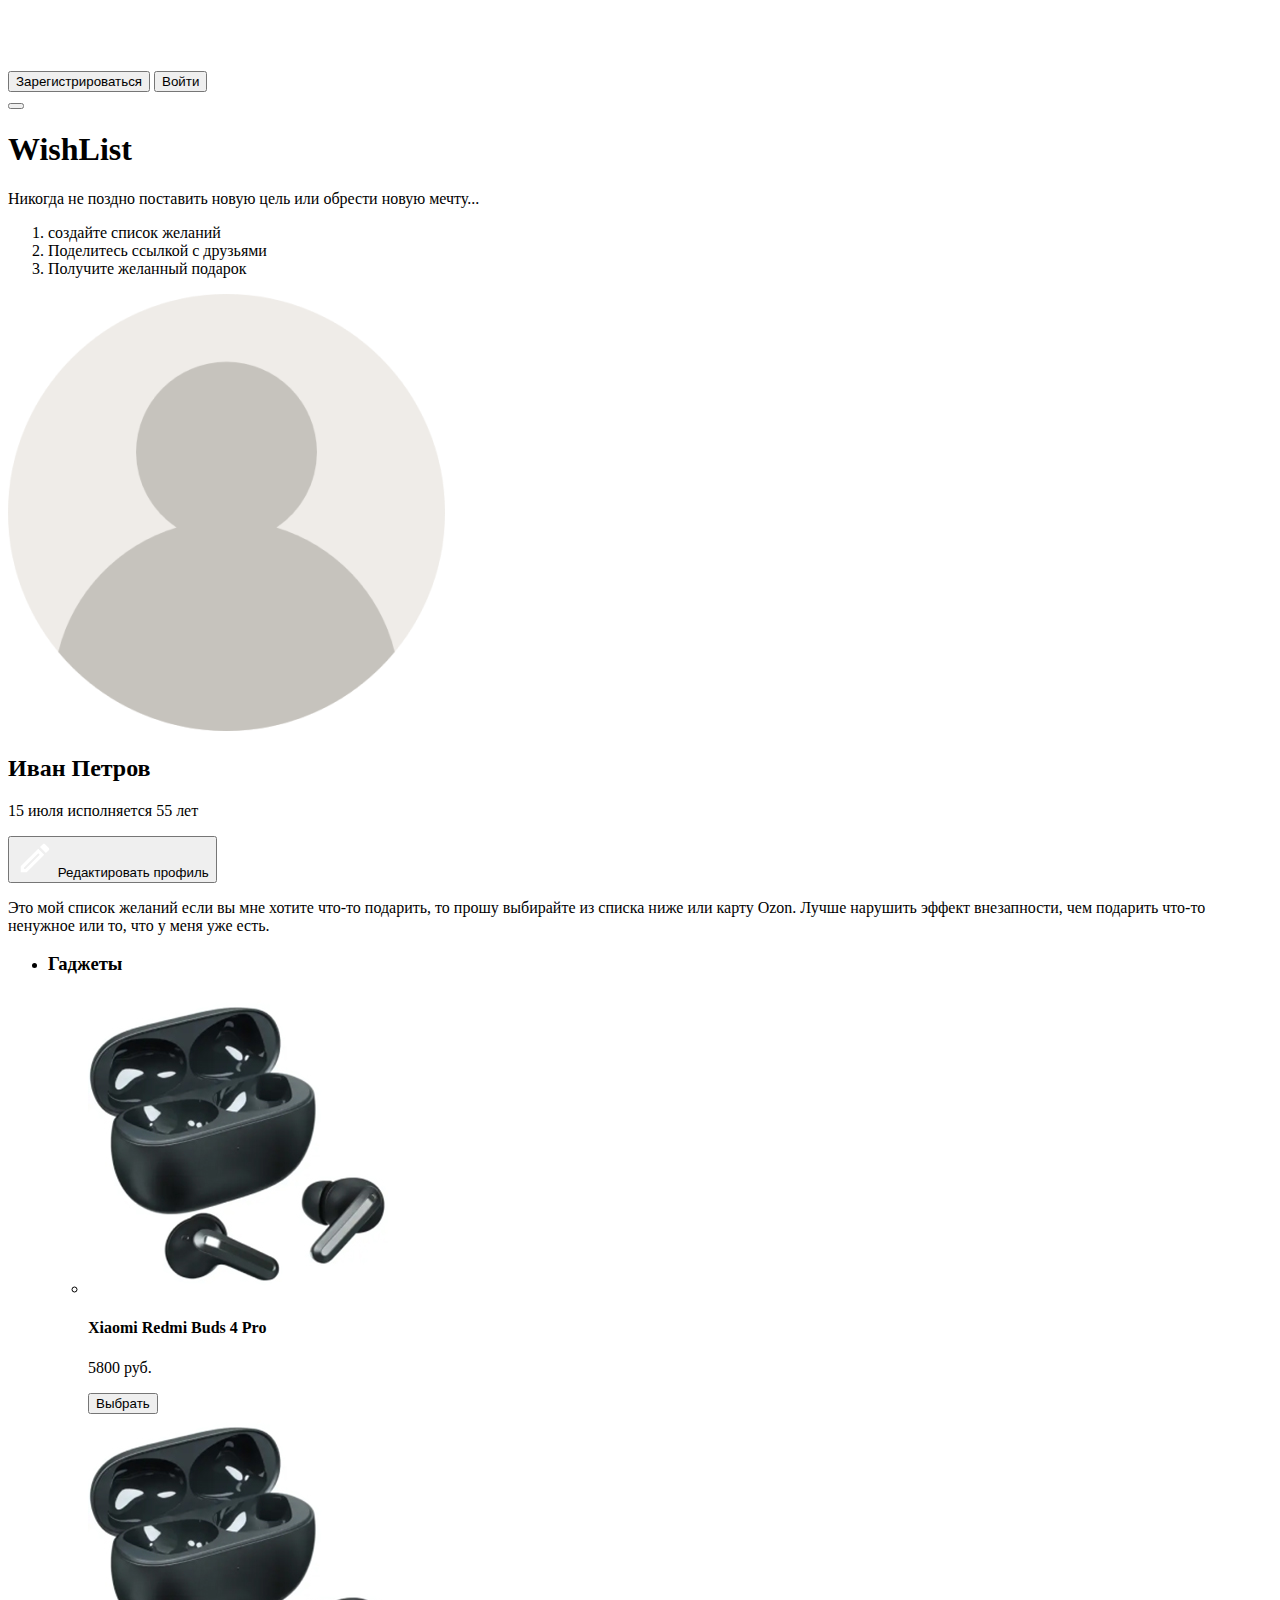
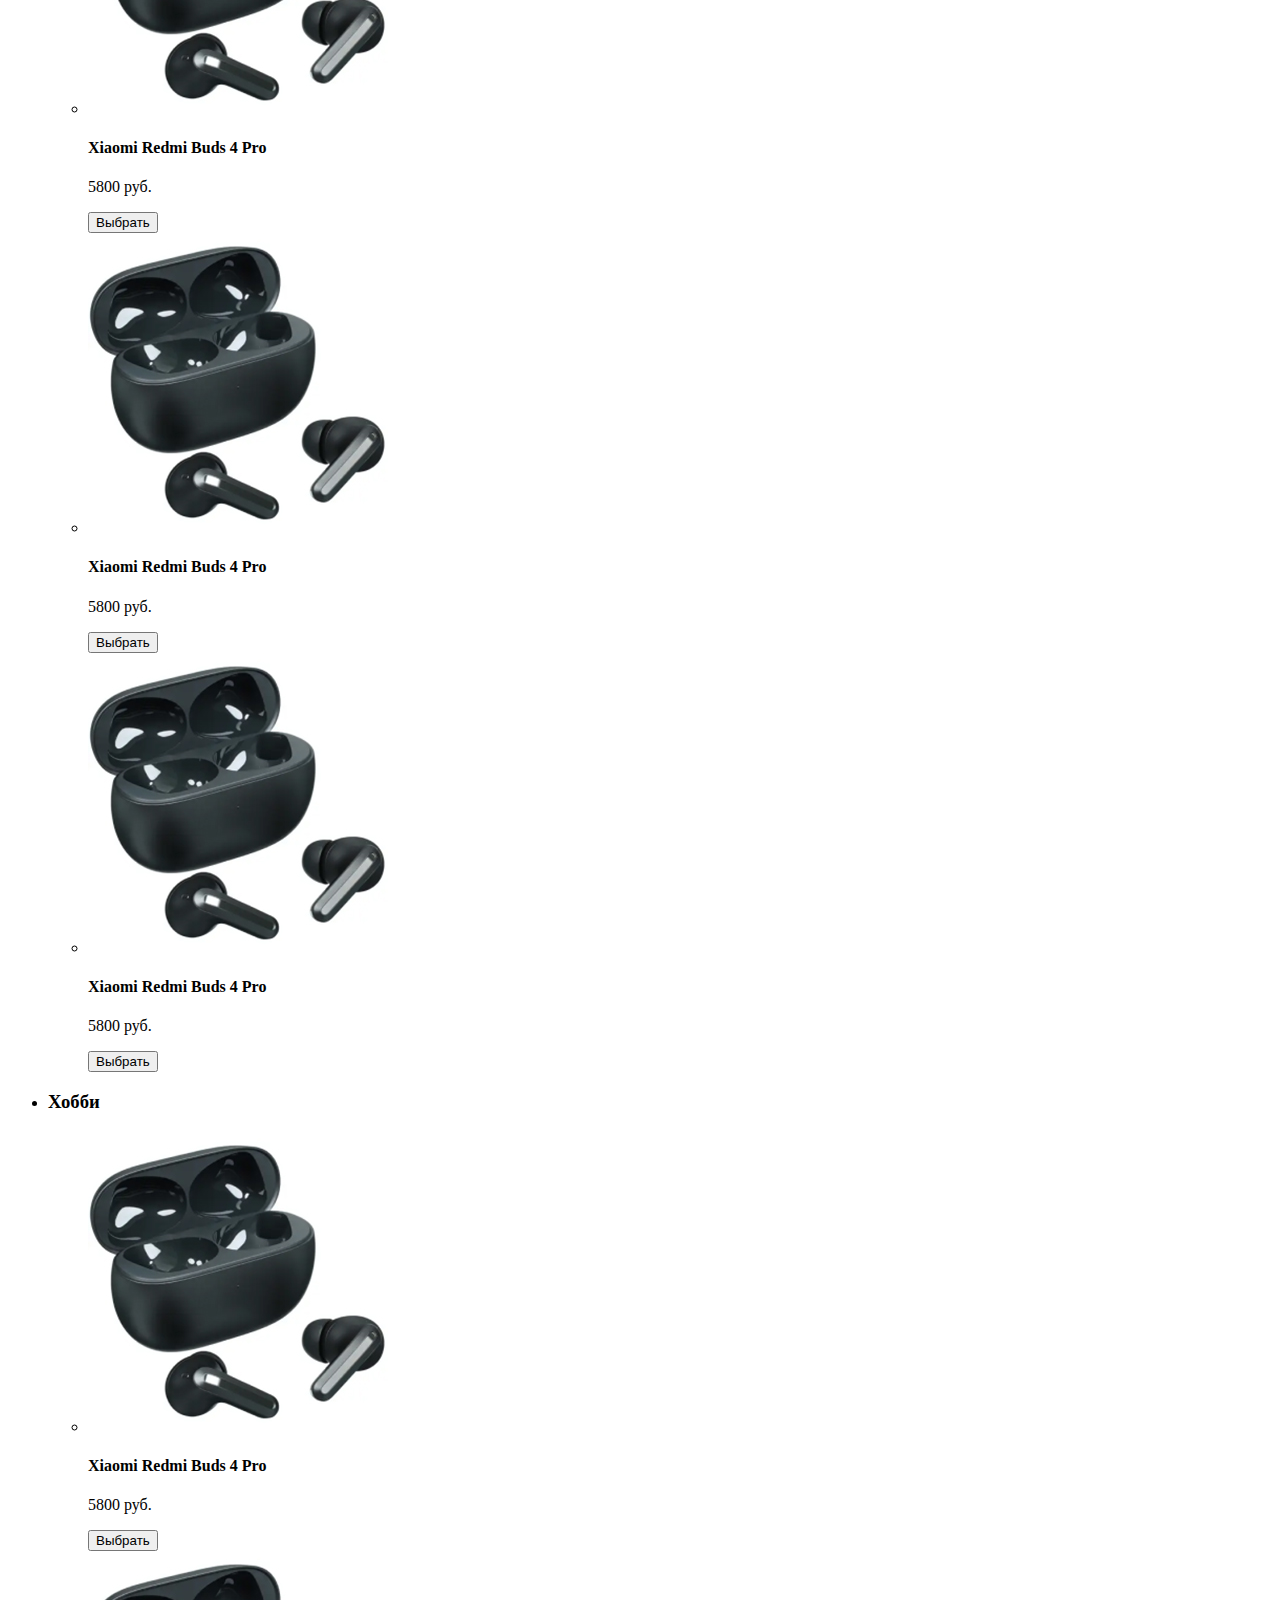
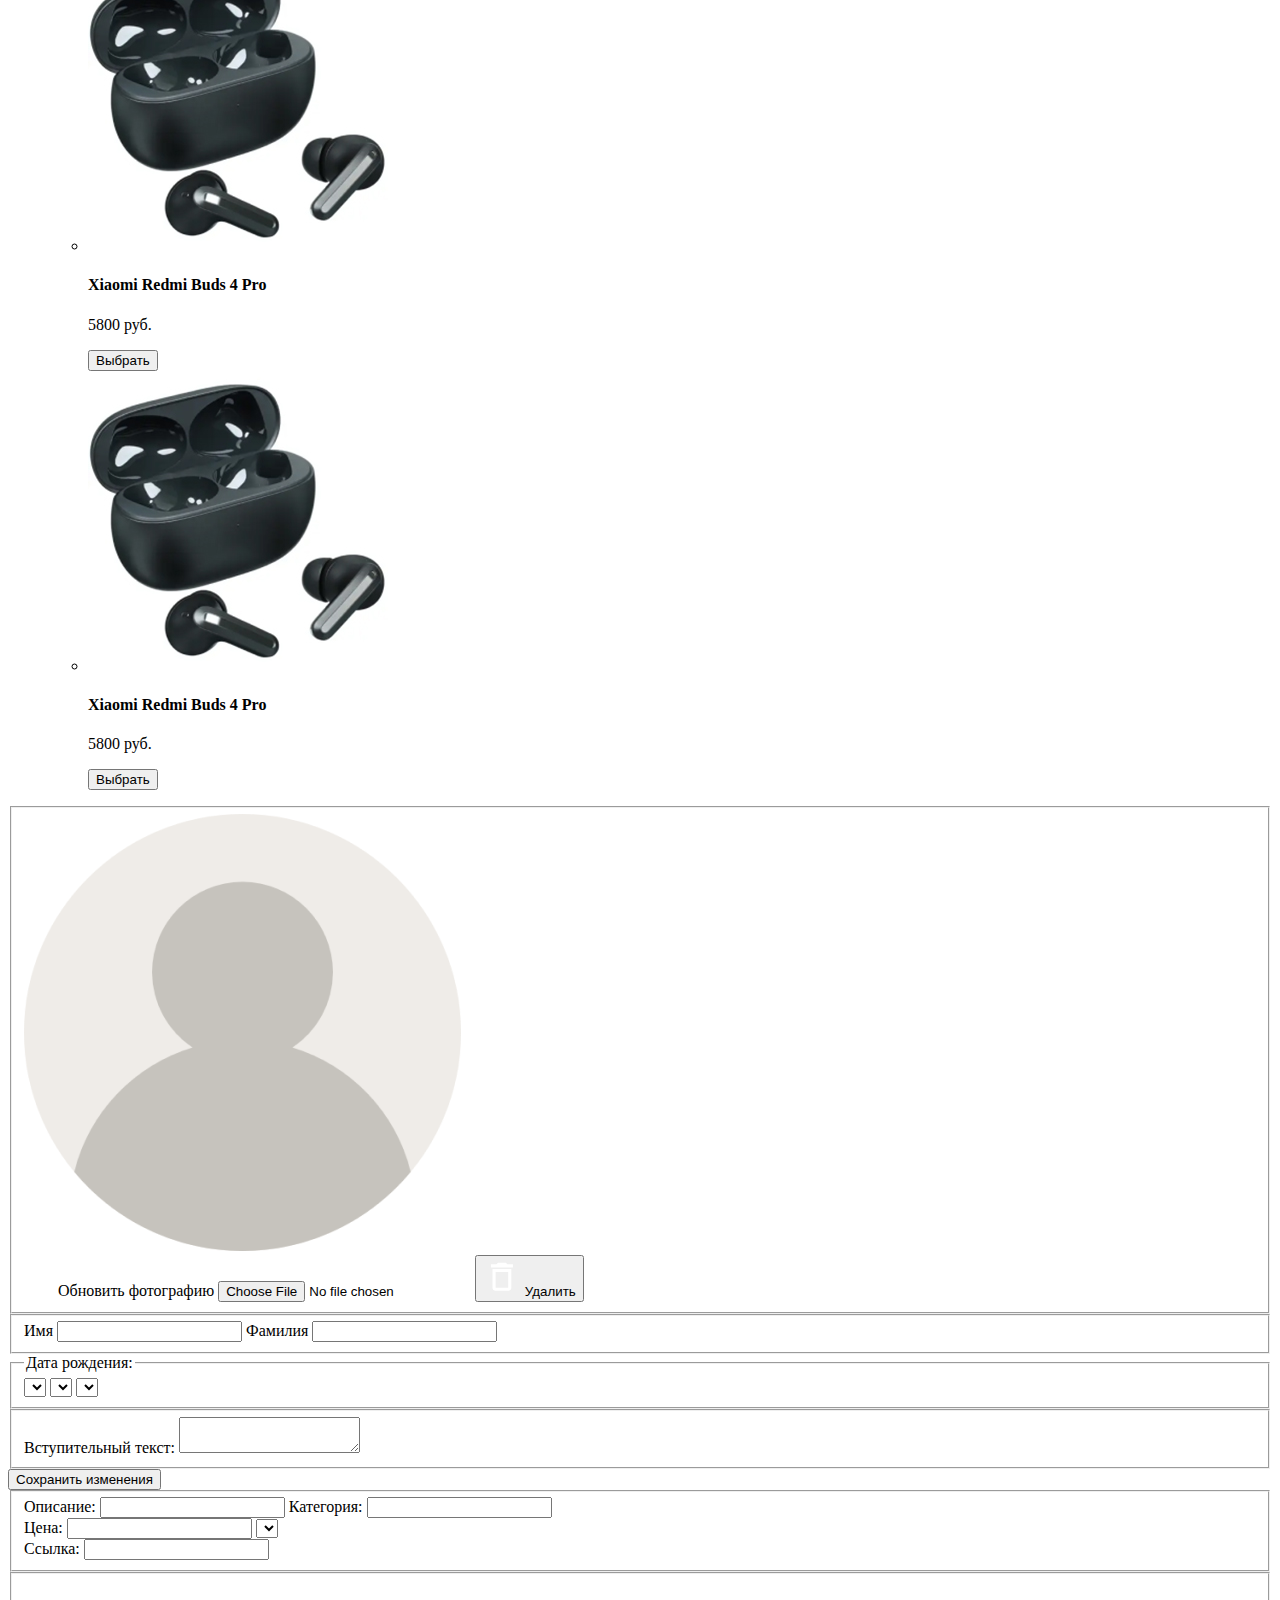
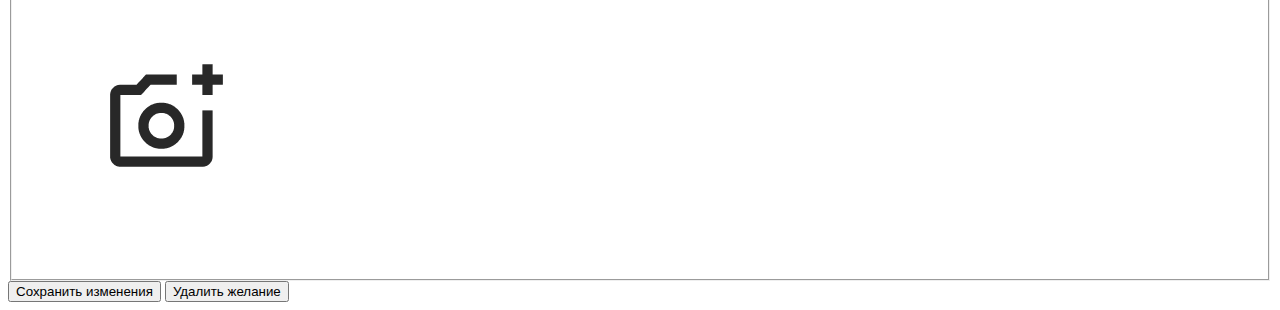
==== index.html @ d1370739 "add index.html" ====
<!DOCTYPE html>
<html lang="ru">
<head>
    <meta charset="UTF-8">
    <meta name="viewport" content="width=device-width, initial-scale=1.0">
    <title>WishList - список желаний</title>
</head>
<body>
    <header class="header">
        <div class="container">
            <img class="header__logo" src="img/logo.svg" alt="логотип сервиса wishlist в виде буквы W">

            <nav class="header__nav nav">
                <button class="nav__btn btn">Зарегистрироваться</button>
                <button class="nav__btn btn">Войти</button>
            </nav>

            <button class="header__burger burger">
                <span class="burger__line"></span>
            </button>
        </div>
    </header>

    <main class="app">
        <section class="hero">
            <div class="container">
                <h1 class="hero__title">WishList</h1>

                <p class="hero__description">Никогда не&nbsp;поздно поставить новую цель или обрести новую мечту... </p>

                <ol class="hero__steps steps">
                    <li class="steps__item">создайте список желаний</li>
                    <li class="steps__item">Поделитесь ссылкой с&nbsp;друзьями</li>
                    <li class="steps__item">Получите желанный подарок</li>
                </ol>
            </div>
        </section>
        <section class="wishlist">
            <div class="container">
                <div class="wishlist__profile profile">
                    <img class="profile__avatar" src="img/avatar.png" alt="фото Иван Петров">

                    <div class="profile__content">
                        <h2 class="profile__fullname">Иван Петров</h2>

                        <p class="profile__birthday">15 июля исполняется 55 лет</p>

                        <button class="profile__edit">
                            <svg width="38" height="38" viewBox="0 0 38 38" fill="none" xmlns="http://www.w3.org/2000/svg">
                                <path d="M4.75 33.25H10.6875L28.1992 15.7384L22.2617 9.80086L4.75 27.3125V33.25ZM7.91667 28.6267L22.2617 14.2817L23.7183 15.7384L9.37333 30.0834H7.91667V28.6267ZM29.0858 5.20919C28.9394 5.06241 28.7654 4.94596 28.5738 4.86651C28.3823 4.78705 28.177 4.74615 27.9696 4.74615C27.7622 4.74615 27.5569 4.78705 27.3653 4.86651C27.1738 4.94596 26.9998 5.06241 26.8533 5.20919L23.9558 8.10669L29.8933 14.0442L32.7908 11.1467C32.9376 11.0002 33.0541 10.8262 33.1335 10.6347C33.213 10.4431 33.2539 10.2378 33.2539 10.0304C33.2539 9.82307 33.213 9.61774 33.1335 9.4262C33.0541 9.23466 32.9376 9.06067 32.7908 8.91419L29.0858 5.20919Z" fill="white"/>
                            </svg>
                            Редактировать профиль                                
                        </button>
                    </div>
                </div>

                <p class="wishlist__description">Это мой список желаний если вы мне хотите что-то подарить, то прошу выбирайте из списка ниже или карту Ozon. Лучше нарушить эффект внезапности, чем подарить что-то ненужное или то, что у меня уже есть.</p>

                <ul class="wishlist__categories categories">
                    <li class="categories__item">
                        <h3 class="categories__title">Гаджеты</h3>

                        <ul class="wishlist__items">
                            <li class="item">
                                <img class="item__image" src="img/buds.png" alt="Xiaomi Redmi Buds 4 Pro">
                                <h4 class="item__title">Xiaomi Redmi Buds 4 Pro</h4>
                                <p class="item__price">5800 руб.</p>
                                <button class="item__btn btn btn_castling">Выбрать</button>
                            </li>
                            <li class="item">
                                <img class="item__image" src="img/buds.png" alt="Xiaomi Redmi Buds 4 Pro">
                                <h4 class="item__title">Xiaomi Redmi Buds 4 Pro</h4>
                                <p class="item__price">5800 руб.</p>
                                <button class="item__btn btn btn_castling">Выбрать</button>
                            </li>
                            <li class="item">
                                <img class="item__image" src="img/buds.png" alt="Xiaomi Redmi Buds 4 Pro">
                                <h4 class="item__title">Xiaomi Redmi Buds 4 Pro</h4>
                                <p class="item__price">5800 руб.</p>
                                <button class="item__btn btn btn_castling">Выбрать</button>
                            </li>
                            <li class="item">
                                <img class="item__image" src="img/buds.png" alt="Xiaomi Redmi Buds 4 Pro">
                                <h4 class="item__title">Xiaomi Redmi Buds 4 Pro</h4>
                                <p class="item__price">5800 руб.</p>
                                <button class="item__btn btn btn_castling">Выбрать</button>
                            </li>
                        </ul>
                    </li>
                    <li class="categories__item">
                        <h3 class="categories__title">Хобби</h3>

                        <ul class="wishlist__items">
                            <li class="item">
                                <img class="item__image" src="img/buds.png" alt="Xiaomi Redmi Buds 4 Pro">
                                <h4 class="item__title">Xiaomi Redmi Buds 4 Pro</h4>
                                <p class="item__price">5800 руб.</p>
                                <button class="item__btn btn btn_castling">Выбрать</button>
                            </li>
                            <li class="item">
                                <img class="item__image" src="img/buds.png" alt="Xiaomi Redmi Buds 4 Pro">
                                <h4 class="item__title">Xiaomi Redmi Buds 4 Pro</h4>
                                <p class="item__price">5800 руб.</p>
                                <button class="item__btn btn btn_castling">Выбрать</button>
                            </li>
                            <li class="item">
                                <img class="item__image" src="img/buds.png" alt="Xiaomi Redmi Buds 4 Pro">
                                <h4 class="item__title">Xiaomi Redmi Buds 4 Pro</h4>
                                <p class="item__price">5800 руб.</p>
                                <button class="item__btn btn btn_castling">Выбрать</button>
                            </li>
                        </ul>
                    </li>
                </ul>
            </div>
        </section>
        <section class="edit edit_profile">
            <div class="container">
                <form class="edit__form" >
                    <fieldset class="edit__avatar">
                        <img class="edit__avatar-image" src="img/avatar.png" alt="">

                        <div class="edit__avatar-load">
                            <label class="edit__label-avatar" for="avatar-load">
                                <svg width="30" height="30" viewBox="0 0 30 30" fill="none" xmlns="http://www.w3.org/2000/svg">
                                    <path d="M0.75 29.25H6.6875L24.1992 11.7384L18.2617 5.80086L0.75 23.3125V29.25ZM3.91667 24.6267L18.2617 10.2817L19.7183 11.7384L5.37333 26.0834H3.91667V24.6267ZM25.0858 1.20919C24.9394 1.06241 24.7654 0.94596 24.5738 0.866506C24.3823 0.787052 24.177 0.746155 23.9696 0.746155C23.7622 0.746155 23.5569 0.787052 23.3653 0.866506C23.1738 0.94596 22.9998 1.06241 22.8533 1.20919L19.9558 4.10669L25.8933 10.0442L28.7908 7.14669C28.9376 7.00021 29.0541 6.82622 29.1335 6.63468C29.213 6.44314 29.2539 6.23781 29.2539 6.03044C29.2539 5.82307 29.213 5.61774 29.1335 5.4262C29.0541 5.23466 28.9376 5.06067 28.7908 4.91419L25.0858 1.20919Z" fill="white"/>
                                </svg>
                                Обновить фотографию
                            </label>
                            <input class="edit__input-file edit__input-file_avatar" type="file" accept="image/jpeg, image/png" name="" id="">

                            <button class="edit__avatar-delete">
                                <svg width="38" height="38" viewBox="0 0 38 38" fill="none" xmlns="http://www.w3.org/2000/svg">
                                    <path d="M9.48842 29.6389C9.48842 31.35 10.9027 32.75 12.6313 32.75H25.2027C26.9313 32.75 28.3456 31.35 28.3456 29.6389V10.9722H9.48842V29.6389ZM12.6313 14.0833H25.2027V29.6389H12.6313V14.0833ZM24.417 6.30556L22.8456 4.75H14.9884L13.417 6.30556H7.91699V9.41667H29.917V6.30556H24.417Z" fill="white"/>
                                </svg>                                    
                                Удалить
                            </button>
                        </div>
                    </fieldset>
                    <fieldset class="edit__name">
                        <label class="edit__label">
                            <span class="edit__label-text">Имя</span>
                            <input class="input" type="text" name="name">
                        </label>
                        
                        <label class="edit__label">
                            <span class="edit__label-text">Фамилия</span>
                            <input class="input" type="text" name="surname">
                        </label>
                    </fieldset>

                    <fieldset class="edit__birthdate">
                        <legend class="edit__label">Дата рождения:</legend>

                        <label class="edit__label">
                            <select class="edit__select" type="text" name="day"></select>
                        </label>

                        <label class="edit__label">
                            <select class="edit__select" type="text" name="month"></select>
                        </label>

                        <label class="edit__label">
                            <select class="edit__select" type="text" name="year"></select>
                        </label>
                    </fieldset>
                    
                    <fieldset class="edit__description">
                        <label class="edit__label" for="description">Вступительный текст:</label>
                            <textarea class="edit__description-input" name="description"></textarea>
                    </fieldset>

                    <button class="edit__submit-btn">Сохранить изменения</button>
                </form>
            </div>
        </section>
        <section class="edit edit_wish">
            <div class="container">
                <form class="edit__form">
                    <fieldset class="edit__wish">
                        <label class="edit__label">
                            <span class="edit__label-text">Описание:</span>
                            <input class="input" type="text" name="title">
                        </label>
                        
                        <label class="edit__label">
                            <span class="edit__label-text">Категория:</span>
                            <input class="input" type="text" name="category">
                        </label>

                        <div class="edit__wish-price">
                            <label class="edit__label">
                                <span class="edit__label-text">Цена:</span>
                                <input class="input" type="text" name="price">
                            </label>
                            <label class="edit__label-select">
                                <select class="edit__select edit__select_currency" name="currency" ></select>
                            </label>
                        </div>
                        
                        <label class="edit__label">
                            <span class="edit__label-text">Ссылка:</span>
                            <input class="input" type="text" name="link">
                        </label>
                    </fieldset>

                    <fieldset class="edit__wish-photo">
                        <label class="edit__label-photo">
                            <img class="edit__wish-image" src="img/no-photo.jpg" alt="">
                        </label>
                    </fieldset>

                    <button class="edit__submit-btn btn">Сохранить изменения</button>
                    <button class="edit__delete-btn btn">Удалить желание</button>
                </form>
            </div>
        </section>
    </main>
</body>
</html>
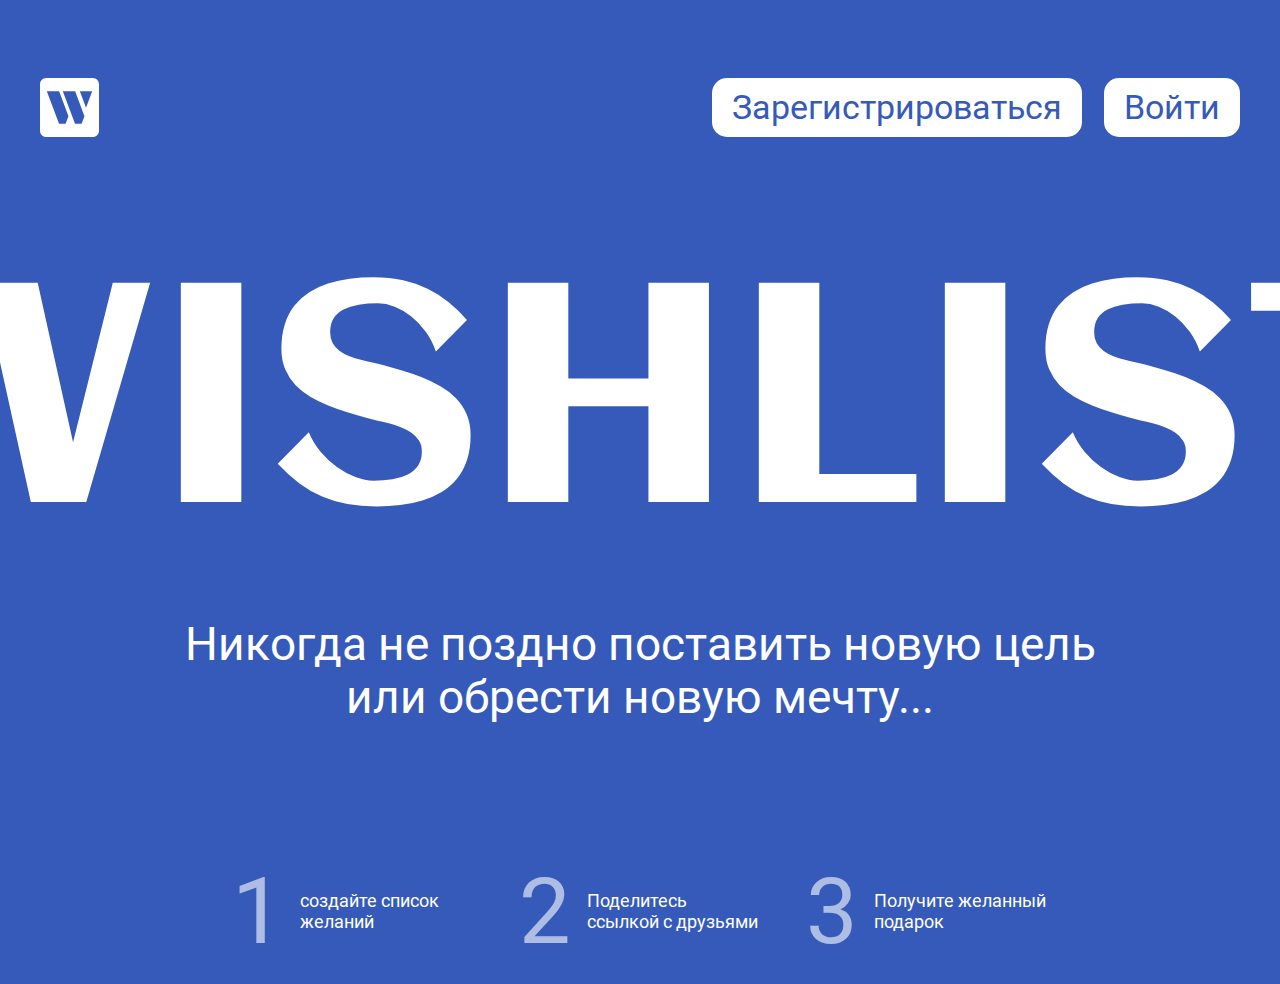
==== commit 004f5709: "add Day1" ====
--- a/index.html
+++ b/index.html
@@ -4,10 +4,12 @@
     <meta charset="UTF-8">
     <meta name="viewport" content="width=device-width, initial-scale=1.0">
     <title>WishList - список желаний</title>
+
+    <link rel="stylesheet" href="style/index.css">
 </head>
-<body>
+<body class="body">
     <header class="header">
-        <div class="container">
+        <div class="container header__container">
             <img class="header__logo" src="img/logo.svg" alt="логотип сервиса wishlist в виде буквы W">
 
             <nav class="header__nav nav">
@@ -23,7 +25,7 @@
 
     <main class="app">
         <section class="hero">
-            <div class="container">
+            <div class="container hero__container">
                 <h1 class="hero__title">WishList</h1>
 
                 <p class="hero__description">Никогда не&nbsp;поздно поставить новую цель или обрести новую мечту... </p>
--- a/style/index.css
+++ b/style/index.css
@@ -0,0 +1,8 @@
+@import 'normalize.css';
+@import 'fonts.css';
+@import 'style.css';
+@import 'header.css';
+@import 'nav.css';
+@import 'burger.css';
+@import 'hero.css';
+@import 'steps.css';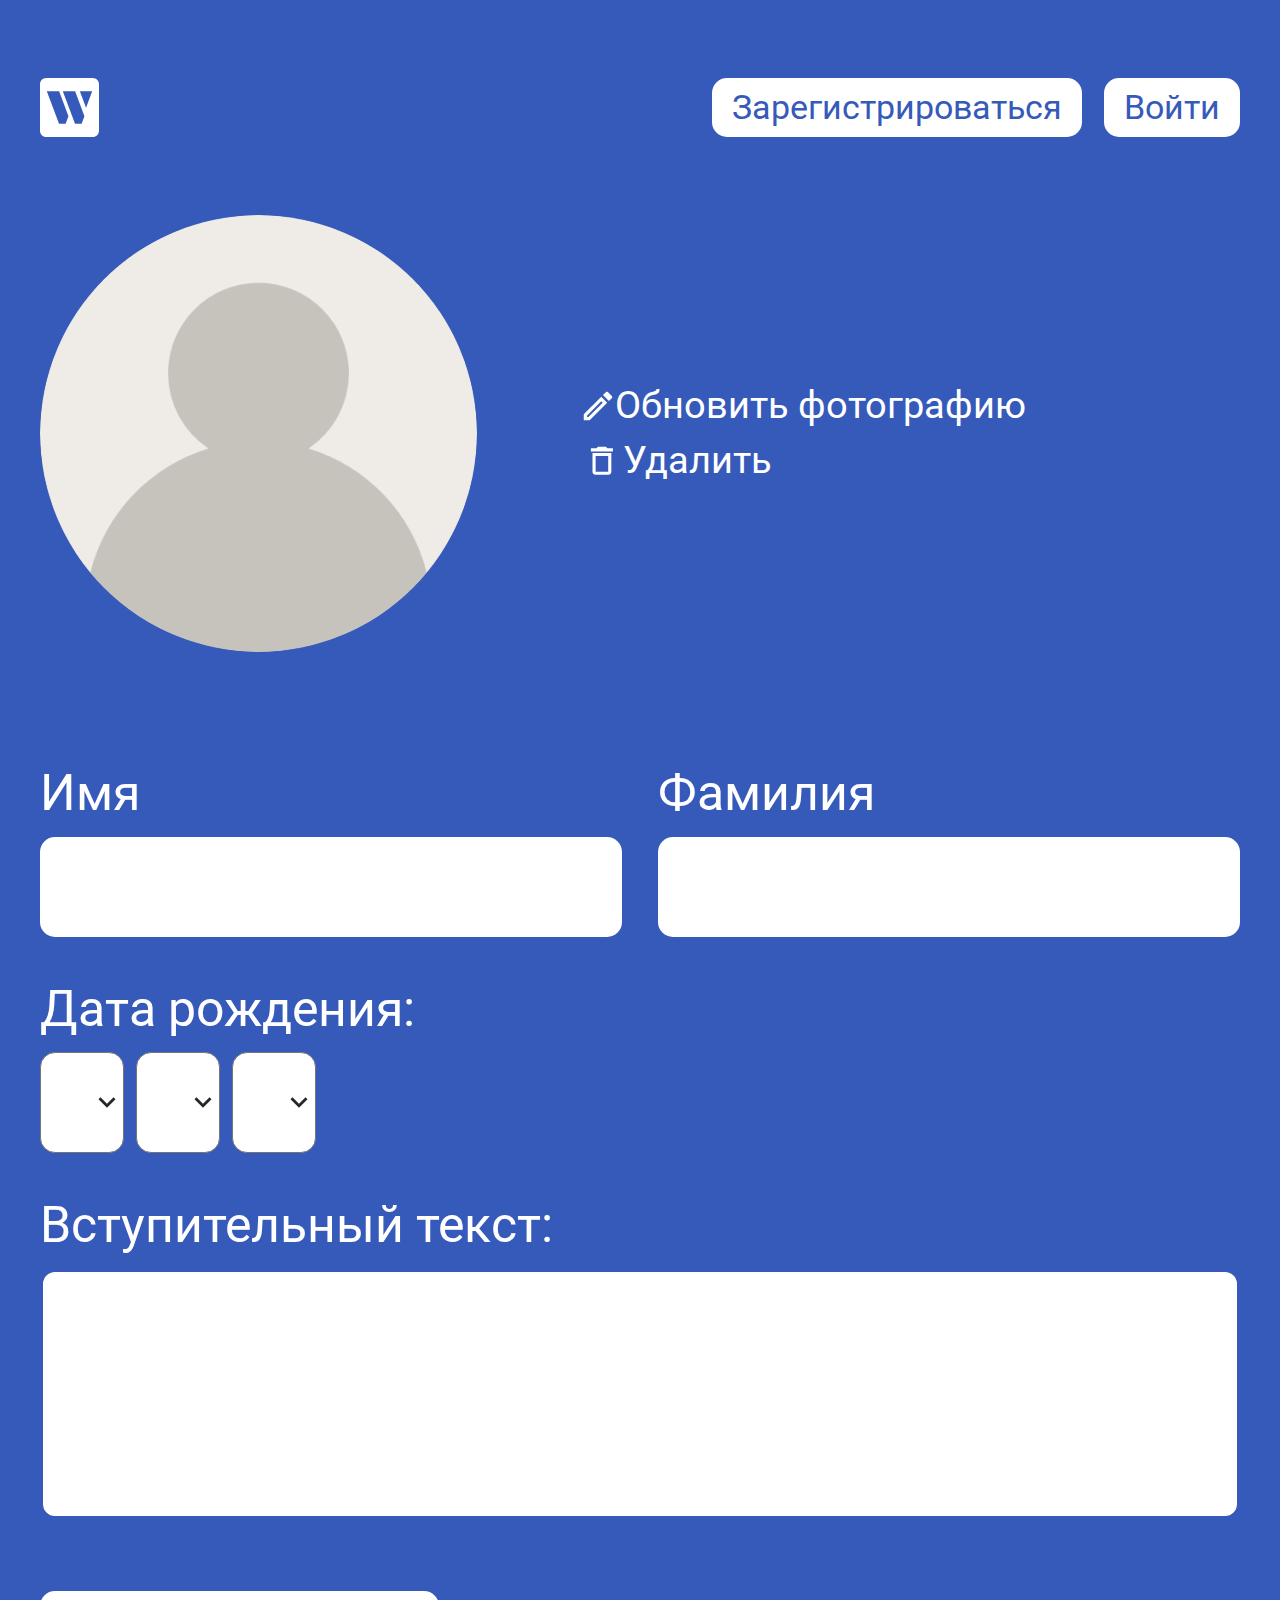
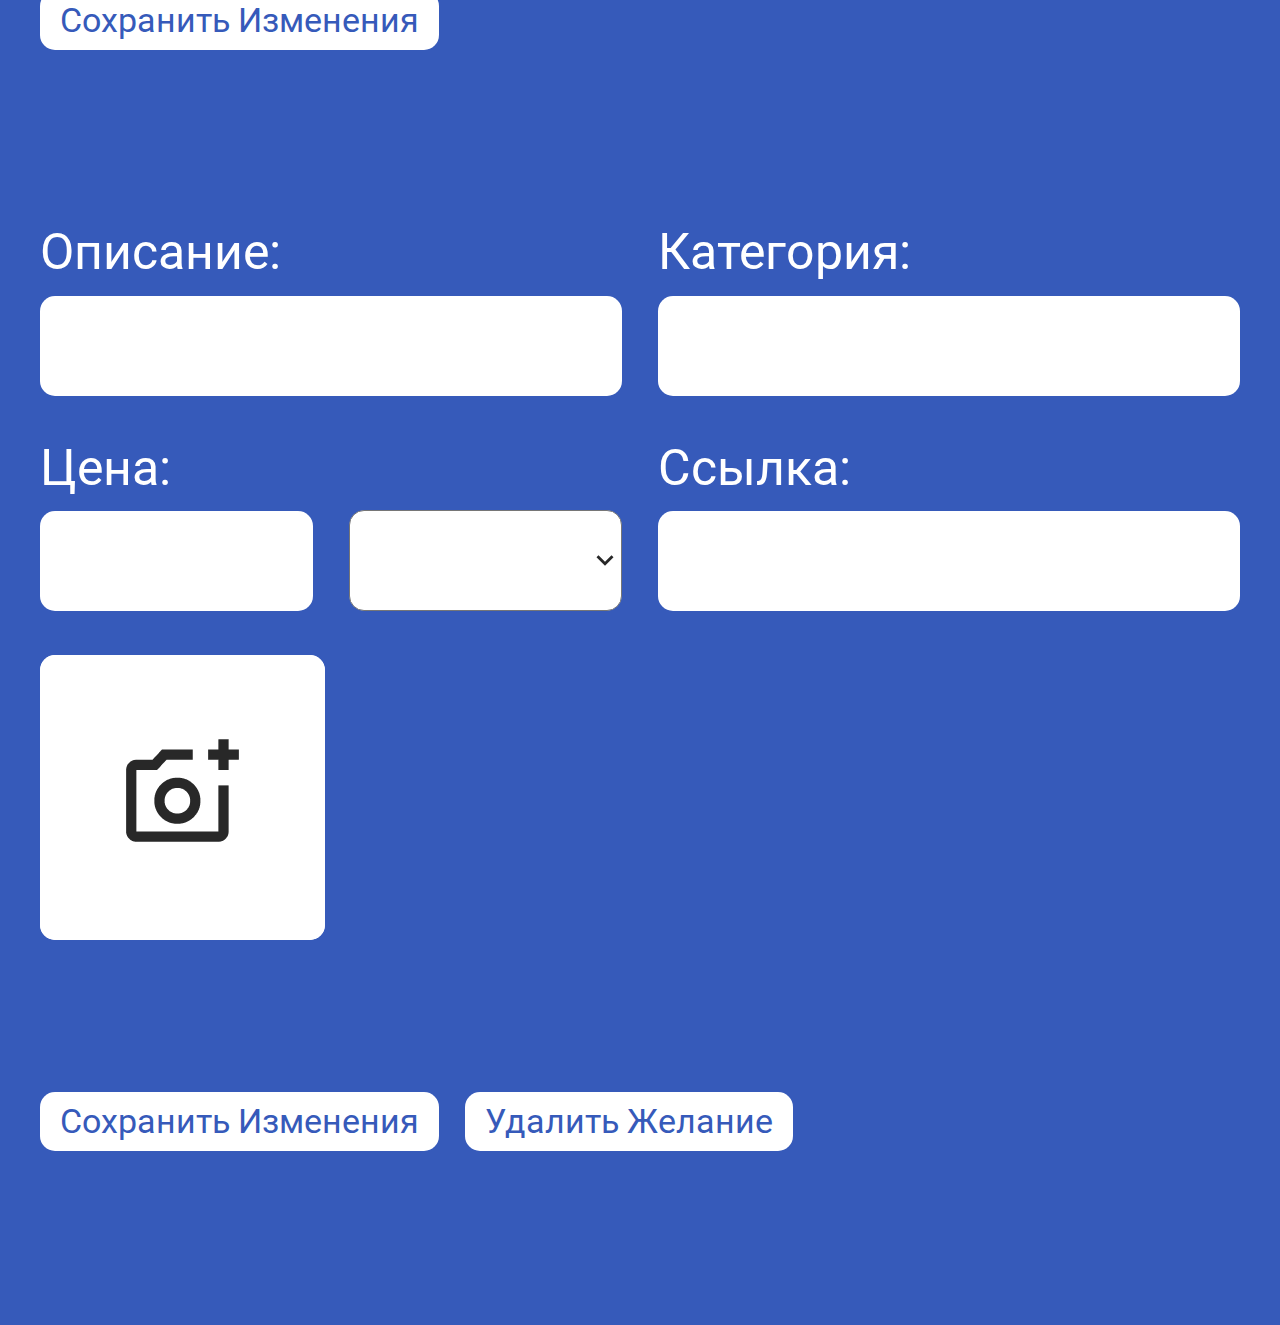
==== commit 9e8630c7: "add css style" ====
--- a/index.html
+++ b/index.html
@@ -142,37 +142,37 @@
                     <fieldset class="edit__name">
                         <label class="edit__label">
                             <span class="edit__label-text">Имя</span>
-                            <input class="input" type="text" name="name">
+                            <input class="edit__input" type="text" name="name">
                         </label>
                         
                         <label class="edit__label">
                             <span class="edit__label-text">Фамилия</span>
-                            <input class="input" type="text" name="surname">
+                            <input class="edit__input" type="text" name="surname">
                         </label>
                     </fieldset>
 
                     <fieldset class="edit__birthdate">
-                        <legend class="edit__label">Дата рождения:</legend>
-
-                        <label class="edit__label">
+                        <legend class="edit__label-text">Дата рождения:</legend>
+
+                        <label class="edit__label edit__label_select">
                             <select class="edit__select" type="text" name="day"></select>
                         </label>
 
-                        <label class="edit__label">
+                        <label class="edit__label edit__label_select">
                             <select class="edit__select" type="text" name="month"></select>
                         </label>
 
-                        <label class="edit__label">
+                        <label class="edit__label edit__label_select">
                             <select class="edit__select" type="text" name="year"></select>
                         </label>
                     </fieldset>
                     
                     <fieldset class="edit__description">
-                        <label class="edit__label" for="description">Вступительный текст:</label>
+                        <label class="edit__label-text" for="description">Вступительный текст:</label>
                             <textarea class="edit__description-input" name="description"></textarea>
                     </fieldset>
 
-                    <button class="edit__submit-btn">Сохранить изменения</button>
+                    <button class="edit__submit-btn btn">Сохранить изменения</button>
                 </form>
             </div>
         </section>
@@ -182,34 +182,41 @@
                     <fieldset class="edit__wish">
                         <label class="edit__label">
                             <span class="edit__label-text">Описание:</span>
-                            <input class="input" type="text" name="title">
+                            <input class="edit__input" type="text" name="title">
                         </label>
                         
                         <label class="edit__label">
                             <span class="edit__label-text">Категория:</span>
-                            <input class="input" type="text" name="category">
-                        </label>
-
-                        <div class="edit__wish-price">
-                            <label class="edit__label">
+                            <input class="edit__input" type="text" name="category">
+                        </label>
+
+                        <div class="edit__label edit__wish-price">
+                            <label class="edit__label_price">
                                 <span class="edit__label-text">Цена:</span>
-                                <input class="input" type="text" name="price">
+                                <input class="edit__input" type="text" name="price">
                             </label>
-                            <label class="edit__label-select">
+                            <label class="edit__label_select edit__label_price">
                                 <select class="edit__select edit__select_currency" name="currency" ></select>
                             </label>
                         </div>
                         
                         <label class="edit__label">
                             <span class="edit__label-text">Ссылка:</span>
-                            <input class="input" type="text" name="link">
+                            <input class="edit__input" type="text" name="link">
                         </label>
                     </fieldset>
 
                     <fieldset class="edit__wish-photo">
                         <label class="edit__label-photo">
                             <img class="edit__wish-image" src="img/no-photo.jpg" alt="">
-                        </label>
+                            <input type="file" class="edit__input-file edit__input-file_wish" accept="image/jpeg, image/png">
+                        </label>
+                        <button class="edit__wish-delete">
+                            <svg width="50" height="50" viewBox="0 0 50 50" fill="none" xmlns="http://www.w3.org/2000/svg">
+                                <path d="M20.8961 18.6875C20.5999 18.4115 20.2081 18.2612 19.8033 18.2684C19.3985 18.2755 19.0123 18.4395 18.726 18.7258C18.4398 19.0121 18.2758 19.3983 18.2686 19.8031C18.2615 20.2079 18.4117 20.5996 18.6877 20.8958L22.7919 25L18.6877 29.1042C18.5342 29.2472 18.4111 29.4197 18.3257 29.6114C18.2403 29.803 18.1944 30.0099 18.1907 30.2197C18.187 30.4295 18.2256 30.6379 18.3042 30.8325C18.3827 31.027 18.4997 31.2038 18.6481 31.3522C18.7964 31.5005 18.9732 31.6175 19.1677 31.6961C19.3623 31.7747 19.5707 31.8133 19.7805 31.8096C19.9903 31.8059 20.1972 31.7599 20.3889 31.6745C20.5805 31.5891 20.753 31.466 20.8961 31.3125L25.0002 27.2083L29.1044 31.3125C29.4006 31.5885 29.7924 31.7388 30.1972 31.7316C30.602 31.7245 30.9882 31.5605 31.2745 31.2742C31.5607 30.9879 31.7247 30.6017 31.7319 30.1969C31.739 29.7921 31.5887 29.4004 31.3127 29.1042L27.2086 25L31.3127 20.8958C31.4663 20.7528 31.5894 20.5803 31.6748 20.3886C31.7602 20.197 31.8061 19.99 31.8098 19.7802C31.8135 19.5705 31.7749 19.3621 31.6963 19.1675C31.6177 18.9729 31.5008 18.7962 31.3524 18.6478C31.204 18.4995 31.0273 18.3825 30.8327 18.3039C30.6382 18.2253 30.4298 18.1867 30.22 18.1904C30.0102 18.1941 29.8033 18.2401 29.6116 18.3255C29.42 18.4109 29.2475 18.534 29.1044 18.6875L25.0002 22.7917L20.8961 18.6875Z" fill="#365ABA"/>
+                                <path fill-rule="evenodd" clip-rule="evenodd" d="M25.1191 2.60419H24.8816C20.0712 2.60419 16.3024 2.60419 13.3607 3.00002C10.3524 3.40419 7.97741 4.25002 6.11283 6.11252C4.24824 7.9771 3.40449 10.3521 3.00033 13.3625C2.60449 16.3021 2.60449 20.0709 2.60449 24.8813V25.1188C2.60449 29.9292 2.60449 33.6979 3.00033 36.6396C3.40449 39.6479 4.25033 42.0229 6.11283 43.8875C7.97741 45.7521 10.3524 46.5959 13.3628 47C16.3024 47.3959 20.0712 47.3959 24.8816 47.3959H25.1191C29.9295 47.3959 33.6982 47.3959 36.6399 47C39.6482 46.5959 42.0232 45.75 43.8878 43.8875C45.7524 42.0229 46.5962 39.6479 47.0003 36.6375C47.3962 33.6979 47.3962 29.9292 47.3962 25.1188V24.8813C47.3962 20.0709 47.3962 16.3021 47.0003 13.3604C46.5962 10.3521 45.7503 7.9771 43.8878 6.11252C42.0232 4.24794 39.6482 3.40419 36.6378 3.00002C33.6982 2.60419 29.9295 2.60419 25.1191 2.60419ZM8.32324 8.32294C9.51074 7.13544 11.1149 6.45419 13.7795 6.09585C16.4878 5.73335 20.0462 5.72919 25.0003 5.72919C29.9545 5.72919 33.5128 5.73335 36.2212 6.09585C38.8857 6.45419 40.492 7.13752 41.6795 8.32294C42.8649 9.51044 43.5462 11.1146 43.9045 13.7792C44.267 16.4875 44.2712 20.0459 44.2712 25C44.2712 29.9542 44.267 33.5125 43.9045 36.2209C43.5462 38.8854 42.8628 40.4917 41.6774 41.6792C40.4899 42.8646 38.8857 43.5459 36.2212 43.9042C33.5128 44.2667 29.9545 44.2709 25.0003 44.2709C20.0462 44.2709 16.4878 44.2667 13.7795 43.9042C11.1149 43.5459 9.50866 42.8625 8.32116 41.6771C7.13574 40.4896 6.45449 38.8854 6.09616 36.2209C5.73366 33.5125 5.72949 29.9542 5.72949 25C5.72949 20.0459 5.73366 16.4875 6.09616 13.7792C6.45449 11.1146 7.13783 9.51044 8.32324 8.32294Z" fill="#365ABA"/>
+                            </svg>
+                        </button>
                     </fieldset>
 
                     <button class="edit__submit-btn btn">Сохранить изменения</button>
--- a/style/index.css
+++ b/style/index.css
@@ -5,4 +5,9 @@
 @import 'nav.css';
 @import 'burger.css';
 @import 'hero.css';
-@import 'steps.css';+@import 'steps.css';
+@import 'wishlist.css';
+@import 'categories.css';
+@import 'profile.css';
+@import 'item.css';
+@import 'edit.css';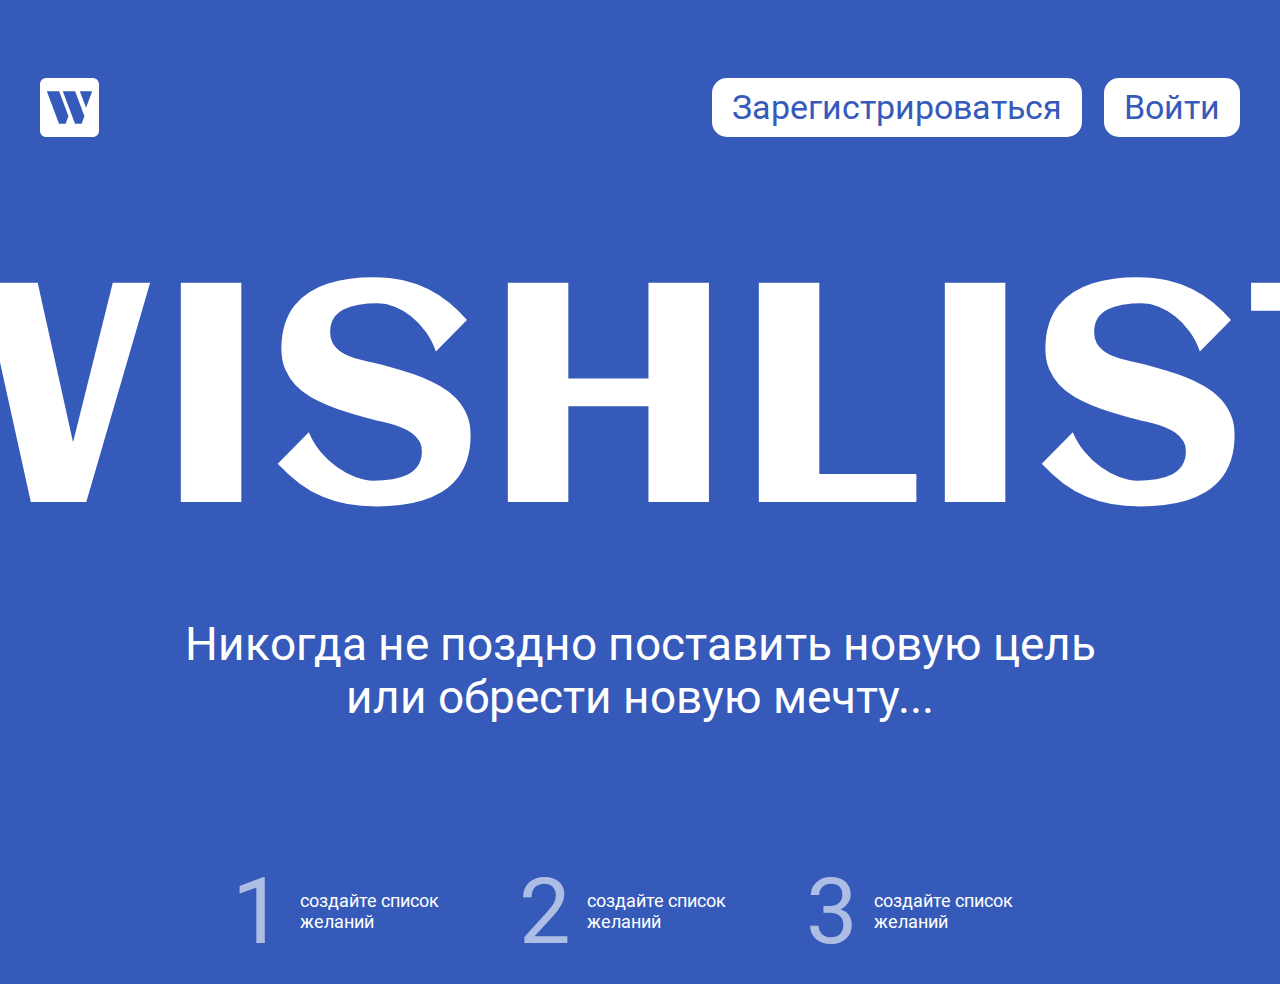
==== commit 1994f493: "add js header and nav" ====
--- a/index.html
+++ b/index.html
@@ -6,224 +6,20 @@
     <title>WishList - список желаний</title>
 
     <link rel="stylesheet" href="style/index.css">
+
+    <script src="scripts/index.js" type="module"></script>
 </head>
 <body class="body">
     <header class="header">
         <div class="container header__container">
-            <img class="header__logo" src="img/logo.svg" alt="логотип сервиса wishlist в виде буквы W">
-
+            <a href="/">
+                <img class="header__logo" src="img/logo.svg" alt="логотип сервиса wishlist в виде буквы W">
+            </a>
             <nav class="header__nav nav">
-                <button class="nav__btn btn">Зарегистрироваться</button>
-                <button class="nav__btn btn">Войти</button>
             </nav>
-
-            <button class="header__burger burger">
-                <span class="burger__line"></span>
-            </button>
         </div>
     </header>
 
-    <main class="app">
-        <section class="hero">
-            <div class="container hero__container">
-                <h1 class="hero__title">WishList</h1>
-
-                <p class="hero__description">Никогда не&nbsp;поздно поставить новую цель или обрести новую мечту... </p>
-
-                <ol class="hero__steps steps">
-                    <li class="steps__item">создайте список желаний</li>
-                    <li class="steps__item">Поделитесь ссылкой с&nbsp;друзьями</li>
-                    <li class="steps__item">Получите желанный подарок</li>
-                </ol>
-            </div>
-        </section>
-        <section class="wishlist">
-            <div class="container">
-                <div class="wishlist__profile profile">
-                    <img class="profile__avatar" src="img/avatar.png" alt="фото Иван Петров">
-
-                    <div class="profile__content">
-                        <h2 class="profile__fullname">Иван Петров</h2>
-
-                        <p class="profile__birthday">15 июля исполняется 55 лет</p>
-
-                        <button class="profile__edit">
-                            <svg width="38" height="38" viewBox="0 0 38 38" fill="none" xmlns="http://www.w3.org/2000/svg">
-                                <path d="M4.75 33.25H10.6875L28.1992 15.7384L22.2617 9.80086L4.75 27.3125V33.25ZM7.91667 28.6267L22.2617 14.2817L23.7183 15.7384L9.37333 30.0834H7.91667V28.6267ZM29.0858 5.20919C28.9394 5.06241 28.7654 4.94596 28.5738 4.86651C28.3823 4.78705 28.177 4.74615 27.9696 4.74615C27.7622 4.74615 27.5569 4.78705 27.3653 4.86651C27.1738 4.94596 26.9998 5.06241 26.8533 5.20919L23.9558 8.10669L29.8933 14.0442L32.7908 11.1467C32.9376 11.0002 33.0541 10.8262 33.1335 10.6347C33.213 10.4431 33.2539 10.2378 33.2539 10.0304C33.2539 9.82307 33.213 9.61774 33.1335 9.4262C33.0541 9.23466 32.9376 9.06067 32.7908 8.91419L29.0858 5.20919Z" fill="white"/>
-                            </svg>
-                            Редактировать профиль                                
-                        </button>
-                    </div>
-                </div>
-
-                <p class="wishlist__description">Это мой список желаний если вы мне хотите что-то подарить, то прошу выбирайте из списка ниже или карту Ozon. Лучше нарушить эффект внезапности, чем подарить что-то ненужное или то, что у меня уже есть.</p>
-
-                <ul class="wishlist__categories categories">
-                    <li class="categories__item">
-                        <h3 class="categories__title">Гаджеты</h3>
-
-                        <ul class="wishlist__items">
-                            <li class="item">
-                                <img class="item__image" src="img/buds.png" alt="Xiaomi Redmi Buds 4 Pro">
-                                <h4 class="item__title">Xiaomi Redmi Buds 4 Pro</h4>
-                                <p class="item__price">5800 руб.</p>
-                                <button class="item__btn btn btn_castling">Выбрать</button>
-                            </li>
-                            <li class="item">
-                                <img class="item__image" src="img/buds.png" alt="Xiaomi Redmi Buds 4 Pro">
-                                <h4 class="item__title">Xiaomi Redmi Buds 4 Pro</h4>
-                                <p class="item__price">5800 руб.</p>
-                                <button class="item__btn btn btn_castling">Выбрать</button>
-                            </li>
-                            <li class="item">
-                                <img class="item__image" src="img/buds.png" alt="Xiaomi Redmi Buds 4 Pro">
-                                <h4 class="item__title">Xiaomi Redmi Buds 4 Pro</h4>
-                                <p class="item__price">5800 руб.</p>
-                                <button class="item__btn btn btn_castling">Выбрать</button>
-                            </li>
-                            <li class="item">
-                                <img class="item__image" src="img/buds.png" alt="Xiaomi Redmi Buds 4 Pro">
-                                <h4 class="item__title">Xiaomi Redmi Buds 4 Pro</h4>
-                                <p class="item__price">5800 руб.</p>
-                                <button class="item__btn btn btn_castling">Выбрать</button>
-                            </li>
-                        </ul>
-                    </li>
-                    <li class="categories__item">
-                        <h3 class="categories__title">Хобби</h3>
-
-                        <ul class="wishlist__items">
-                            <li class="item">
-                                <img class="item__image" src="img/buds.png" alt="Xiaomi Redmi Buds 4 Pro">
-                                <h4 class="item__title">Xiaomi Redmi Buds 4 Pro</h4>
-                                <p class="item__price">5800 руб.</p>
-                                <button class="item__btn btn btn_castling">Выбрать</button>
-                            </li>
-                            <li class="item">
-                                <img class="item__image" src="img/buds.png" alt="Xiaomi Redmi Buds 4 Pro">
-                                <h4 class="item__title">Xiaomi Redmi Buds 4 Pro</h4>
-                                <p class="item__price">5800 руб.</p>
-                                <button class="item__btn btn btn_castling">Выбрать</button>
-                            </li>
-                            <li class="item">
-                                <img class="item__image" src="img/buds.png" alt="Xiaomi Redmi Buds 4 Pro">
-                                <h4 class="item__title">Xiaomi Redmi Buds 4 Pro</h4>
-                                <p class="item__price">5800 руб.</p>
-                                <button class="item__btn btn btn_castling">Выбрать</button>
-                            </li>
-                        </ul>
-                    </li>
-                </ul>
-            </div>
-        </section>
-        <section class="edit edit_profile">
-            <div class="container">
-                <form class="edit__form" >
-                    <fieldset class="edit__avatar">
-                        <img class="edit__avatar-image" src="img/avatar.png" alt="">
-
-                        <div class="edit__avatar-load">
-                            <label class="edit__label-avatar" for="avatar-load">
-                                <svg width="30" height="30" viewBox="0 0 30 30" fill="none" xmlns="http://www.w3.org/2000/svg">
-                                    <path d="M0.75 29.25H6.6875L24.1992 11.7384L18.2617 5.80086L0.75 23.3125V29.25ZM3.91667 24.6267L18.2617 10.2817L19.7183 11.7384L5.37333 26.0834H3.91667V24.6267ZM25.0858 1.20919C24.9394 1.06241 24.7654 0.94596 24.5738 0.866506C24.3823 0.787052 24.177 0.746155 23.9696 0.746155C23.7622 0.746155 23.5569 0.787052 23.3653 0.866506C23.1738 0.94596 22.9998 1.06241 22.8533 1.20919L19.9558 4.10669L25.8933 10.0442L28.7908 7.14669C28.9376 7.00021 29.0541 6.82622 29.1335 6.63468C29.213 6.44314 29.2539 6.23781 29.2539 6.03044C29.2539 5.82307 29.213 5.61774 29.1335 5.4262C29.0541 5.23466 28.9376 5.06067 28.7908 4.91419L25.0858 1.20919Z" fill="white"/>
-                                </svg>
-                                Обновить фотографию
-                            </label>
-                            <input class="edit__input-file edit__input-file_avatar" type="file" accept="image/jpeg, image/png" name="" id="">
-
-                            <button class="edit__avatar-delete">
-                                <svg width="38" height="38" viewBox="0 0 38 38" fill="none" xmlns="http://www.w3.org/2000/svg">
-                                    <path d="M9.48842 29.6389C9.48842 31.35 10.9027 32.75 12.6313 32.75H25.2027C26.9313 32.75 28.3456 31.35 28.3456 29.6389V10.9722H9.48842V29.6389ZM12.6313 14.0833H25.2027V29.6389H12.6313V14.0833ZM24.417 6.30556L22.8456 4.75H14.9884L13.417 6.30556H7.91699V9.41667H29.917V6.30556H24.417Z" fill="white"/>
-                                </svg>                                    
-                                Удалить
-                            </button>
-                        </div>
-                    </fieldset>
-                    <fieldset class="edit__name">
-                        <label class="edit__label">
-                            <span class="edit__label-text">Имя</span>
-                            <input class="edit__input" type="text" name="name">
-                        </label>
-                        
-                        <label class="edit__label">
-                            <span class="edit__label-text">Фамилия</span>
-                            <input class="edit__input" type="text" name="surname">
-                        </label>
-                    </fieldset>
-
-                    <fieldset class="edit__birthdate">
-                        <legend class="edit__label-text">Дата рождения:</legend>
-
-                        <label class="edit__label edit__label_select">
-                            <select class="edit__select" type="text" name="day"></select>
-                        </label>
-
-                        <label class="edit__label edit__label_select">
-                            <select class="edit__select" type="text" name="month"></select>
-                        </label>
-
-                        <label class="edit__label edit__label_select">
-                            <select class="edit__select" type="text" name="year"></select>
-                        </label>
-                    </fieldset>
-                    
-                    <fieldset class="edit__description">
-                        <label class="edit__label-text" for="description">Вступительный текст:</label>
-                            <textarea class="edit__description-input" name="description"></textarea>
-                    </fieldset>
-
-                    <button class="edit__submit-btn btn">Сохранить изменения</button>
-                </form>
-            </div>
-        </section>
-        <section class="edit edit_wish">
-            <div class="container">
-                <form class="edit__form">
-                    <fieldset class="edit__wish">
-                        <label class="edit__label">
-                            <span class="edit__label-text">Описание:</span>
-                            <input class="edit__input" type="text" name="title">
-                        </label>
-                        
-                        <label class="edit__label">
-                            <span class="edit__label-text">Категория:</span>
-                            <input class="edit__input" type="text" name="category">
-                        </label>
-
-                        <div class="edit__label edit__wish-price">
-                            <label class="edit__label_price">
-                                <span class="edit__label-text">Цена:</span>
-                                <input class="edit__input" type="text" name="price">
-                            </label>
-                            <label class="edit__label_select edit__label_price">
-                                <select class="edit__select edit__select_currency" name="currency" ></select>
-                            </label>
-                        </div>
-                        
-                        <label class="edit__label">
-                            <span class="edit__label-text">Ссылка:</span>
-                            <input class="edit__input" type="text" name="link">
-                        </label>
-                    </fieldset>
-
-                    <fieldset class="edit__wish-photo">
-                        <label class="edit__label-photo">
-                            <img class="edit__wish-image" src="img/no-photo.jpg" alt="">
-                            <input type="file" class="edit__input-file edit__input-file_wish" accept="image/jpeg, image/png">
-                        </label>
-                        <button class="edit__wish-delete">
-                            <svg width="50" height="50" viewBox="0 0 50 50" fill="none" xmlns="http://www.w3.org/2000/svg">
-                                <path d="M20.8961 18.6875C20.5999 18.4115 20.2081 18.2612 19.8033 18.2684C19.3985 18.2755 19.0123 18.4395 18.726 18.7258C18.4398 19.0121 18.2758 19.3983 18.2686 19.8031C18.2615 20.2079 18.4117 20.5996 18.6877 20.8958L22.7919 25L18.6877 29.1042C18.5342 29.2472 18.4111 29.4197 18.3257 29.6114C18.2403 29.803 18.1944 30.0099 18.1907 30.2197C18.187 30.4295 18.2256 30.6379 18.3042 30.8325C18.3827 31.027 18.4997 31.2038 18.6481 31.3522C18.7964 31.5005 18.9732 31.6175 19.1677 31.6961C19.3623 31.7747 19.5707 31.8133 19.7805 31.8096C19.9903 31.8059 20.1972 31.7599 20.3889 31.6745C20.5805 31.5891 20.753 31.466 20.8961 31.3125L25.0002 27.2083L29.1044 31.3125C29.4006 31.5885 29.7924 31.7388 30.1972 31.7316C30.602 31.7245 30.9882 31.5605 31.2745 31.2742C31.5607 30.9879 31.7247 30.6017 31.7319 30.1969C31.739 29.7921 31.5887 29.4004 31.3127 29.1042L27.2086 25L31.3127 20.8958C31.4663 20.7528 31.5894 20.5803 31.6748 20.3886C31.7602 20.197 31.8061 19.99 31.8098 19.7802C31.8135 19.5705 31.7749 19.3621 31.6963 19.1675C31.6177 18.9729 31.5008 18.7962 31.3524 18.6478C31.204 18.4995 31.0273 18.3825 30.8327 18.3039C30.6382 18.2253 30.4298 18.1867 30.22 18.1904C30.0102 18.1941 29.8033 18.2401 29.6116 18.3255C29.42 18.4109 29.2475 18.534 29.1044 18.6875L25.0002 22.7917L20.8961 18.6875Z" fill="#365ABA"/>
-                                <path fill-rule="evenodd" clip-rule="evenodd" d="M25.1191 2.60419H24.8816C20.0712 2.60419 16.3024 2.60419 13.3607 3.00002C10.3524 3.40419 7.97741 4.25002 6.11283 6.11252C4.24824 7.9771 3.40449 10.3521 3.00033 13.3625C2.60449 16.3021 2.60449 20.0709 2.60449 24.8813V25.1188C2.60449 29.9292 2.60449 33.6979 3.00033 36.6396C3.40449 39.6479 4.25033 42.0229 6.11283 43.8875C7.97741 45.7521 10.3524 46.5959 13.3628 47C16.3024 47.3959 20.0712 47.3959 24.8816 47.3959H25.1191C29.9295 47.3959 33.6982 47.3959 36.6399 47C39.6482 46.5959 42.0232 45.75 43.8878 43.8875C45.7524 42.0229 46.5962 39.6479 47.0003 36.6375C47.3962 33.6979 47.3962 29.9292 47.3962 25.1188V24.8813C47.3962 20.0709 47.3962 16.3021 47.0003 13.3604C46.5962 10.3521 45.7503 7.9771 43.8878 6.11252C42.0232 4.24794 39.6482 3.40419 36.6378 3.00002C33.6982 2.60419 29.9295 2.60419 25.1191 2.60419ZM8.32324 8.32294C9.51074 7.13544 11.1149 6.45419 13.7795 6.09585C16.4878 5.73335 20.0462 5.72919 25.0003 5.72919C29.9545 5.72919 33.5128 5.73335 36.2212 6.09585C38.8857 6.45419 40.492 7.13752 41.6795 8.32294C42.8649 9.51044 43.5462 11.1146 43.9045 13.7792C44.267 16.4875 44.2712 20.0459 44.2712 25C44.2712 29.9542 44.267 33.5125 43.9045 36.2209C43.5462 38.8854 42.8628 40.4917 41.6774 41.6792C40.4899 42.8646 38.8857 43.5459 36.2212 43.9042C33.5128 44.2667 29.9545 44.2709 25.0003 44.2709C20.0462 44.2709 16.4878 44.2667 13.7795 43.9042C11.1149 43.5459 9.50866 42.8625 8.32116 41.6771C7.13574 40.4896 6.45449 38.8854 6.09616 36.2209C5.73366 33.5125 5.72949 29.9542 5.72949 25C5.72949 20.0459 5.73366 16.4875 6.09616 13.7792C6.45449 11.1146 7.13783 9.51044 8.32324 8.32294Z" fill="#365ABA"/>
-                            </svg>
-                        </button>
-                    </fieldset>
-
-                    <button class="edit__submit-btn btn">Сохранить изменения</button>
-                    <button class="edit__delete-btn btn">Удалить желание</button>
-                </form>
-            </div>
-        </section>
-    </main>
+    <main class="app"></main>
 </body>
 </html>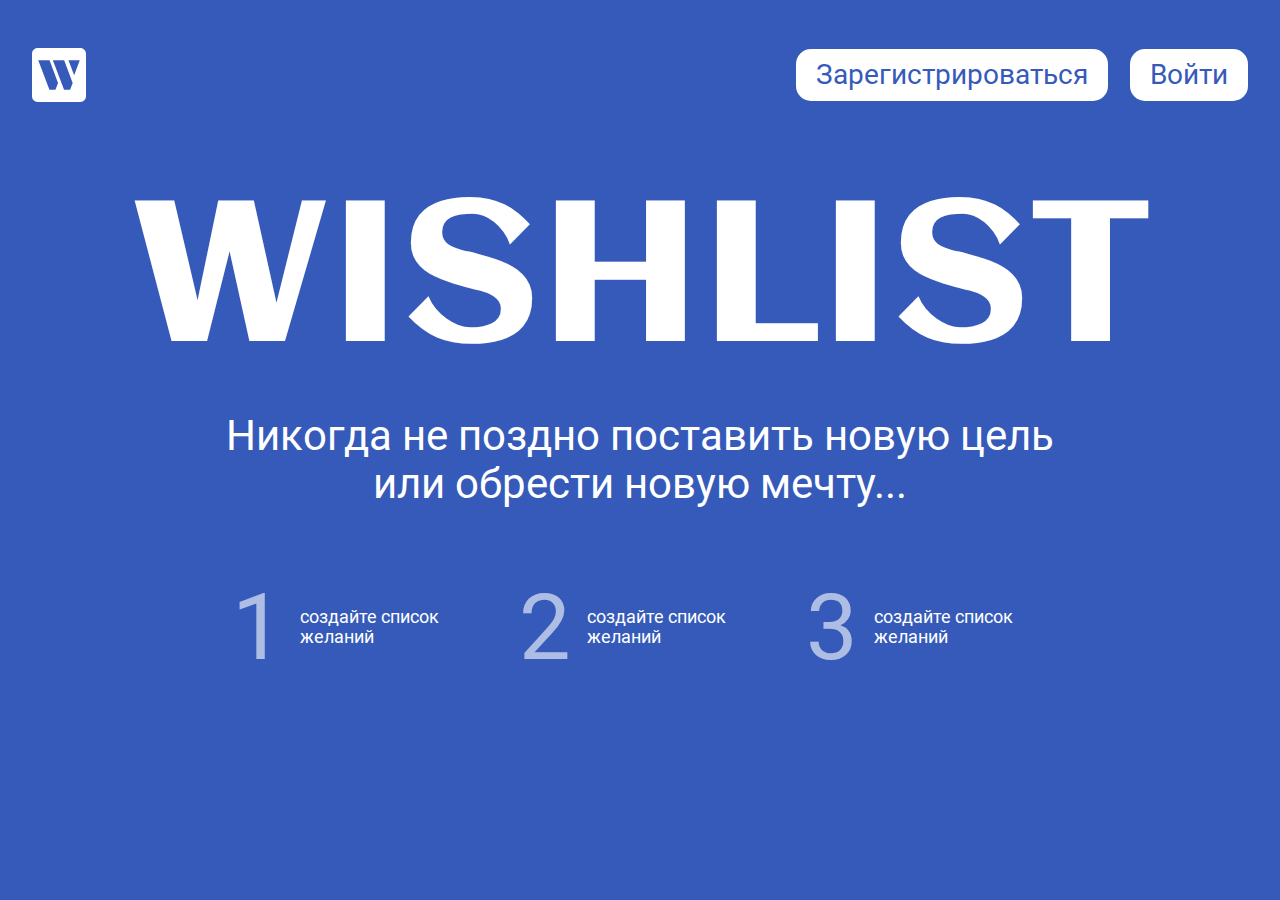
==== commit 6afccb75: "add burger and avtorization" ====
--- a/index.html
+++ b/index.html
@@ -6,8 +6,10 @@
     <title>WishList - список желаний</title>
 
     <link rel="stylesheet" href="style/index.css">
-
+    
+    <script src="scripts/director.min.js" defer></script>
     <script src="scripts/index.js" type="module"></script>
+    
 </head>
 <body class="body">
     <header class="header">
--- a/style/index.css
+++ b/style/index.css
@@ -7,7 +7,9 @@
 @import 'hero.css';
 @import 'steps.css';
 @import 'wishlist.css';
+@import 'profile.css';
 @import 'categories.css';
-@import 'profile.css';
 @import 'item.css';
-@import 'edit.css';+@import 'edit.css';
+@import 'modal.css';
+
